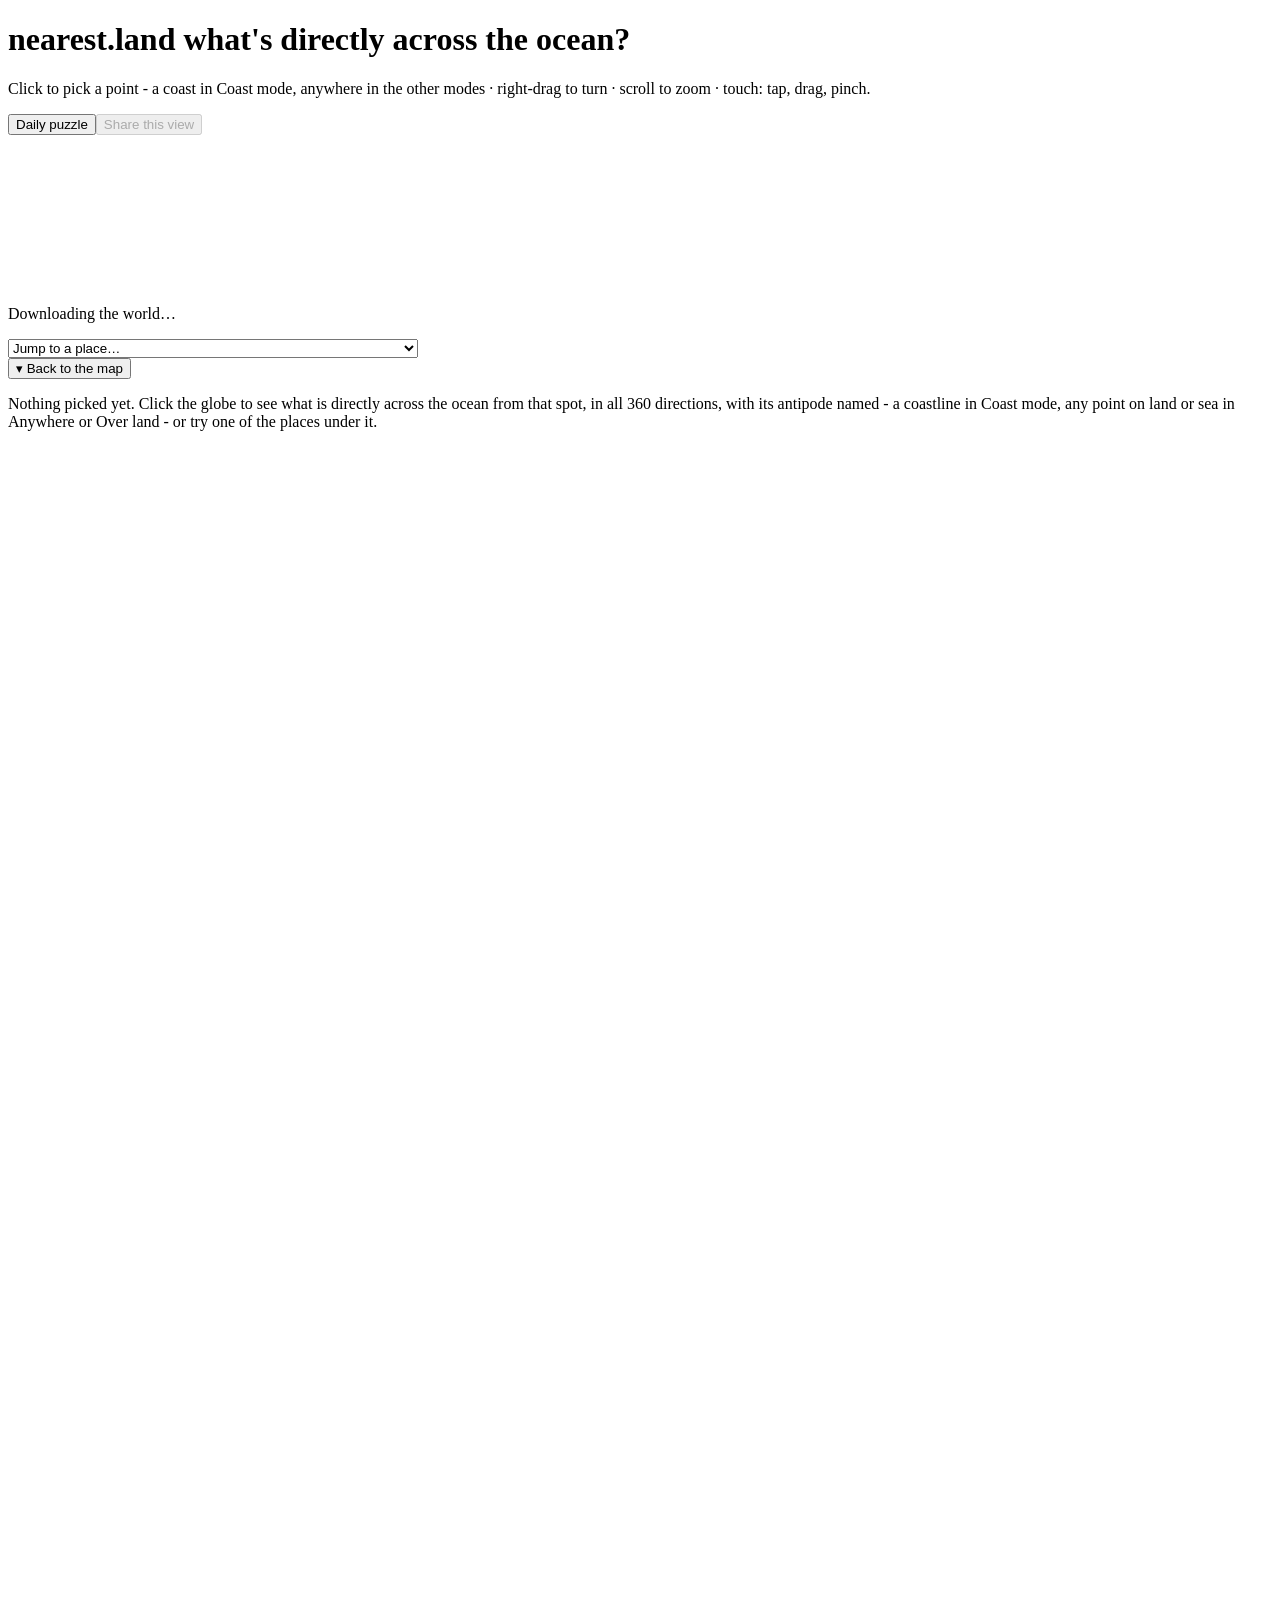
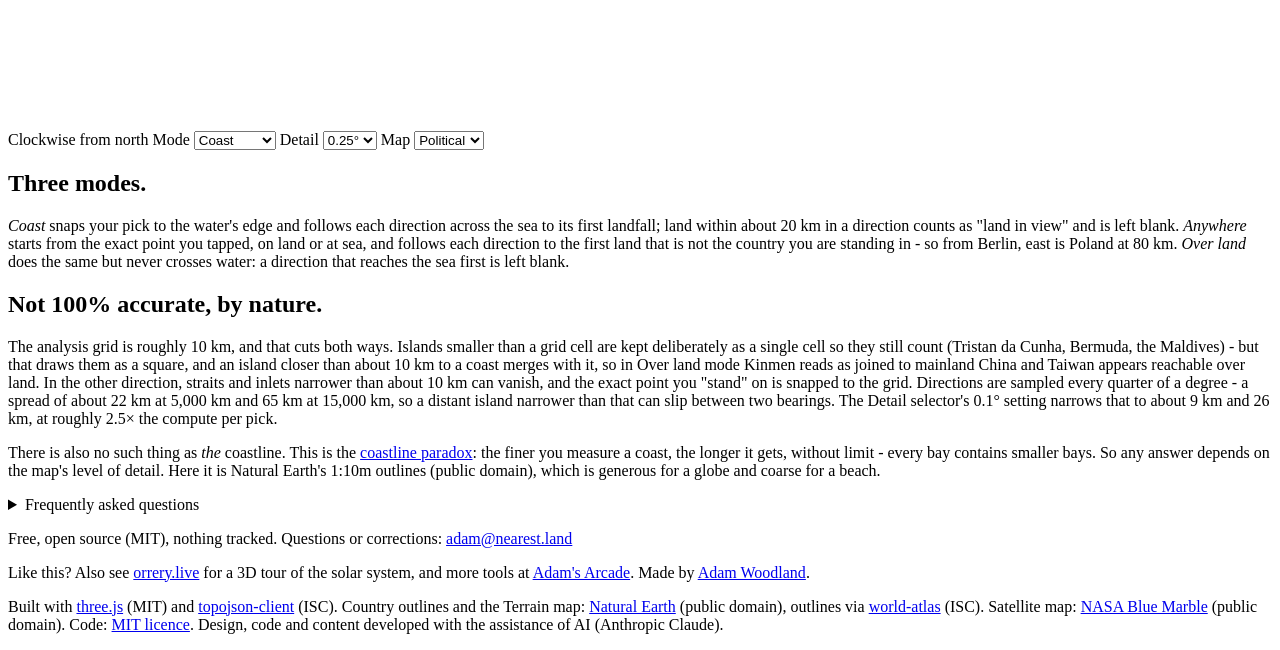
==== index.html @ 9a40b055 "Add /across/: what's directly across the ocean from 37 coastlines Static page (no JS) generated with" ====
<!DOCTYPE html>
<html lang="en-GB">
<head>
  <meta charset="UTF-8" />
  <meta name="viewport" content="width=device-width, initial-scale=1.0" />
  <title>Nearest Land - what's directly across the ocean from any coastline</title>
  <meta name="description" content="What is directly across the ocean from you? Click any coastline on a 3D globe and see which country lies across the water in every direction - each bearing followed along a great circle to its first landfall, with your antipode marked. Free, runs in your browser." />
  <meta name="keywords" content="what's directly across the ocean, what country is across the ocean from me, across the sea from here, opposite coast, antipode finder, great circle, first landfall, beyond the sea map, interactive globe" />
  <link rel="canonical" href="https://nearest.land/" />

  <meta property="og:type"        content="website" />
  <meta property="og:url"         content="https://nearest.land/" />
  <meta property="og:site_name"   content="nearest.land" />
  <meta property="og:title"       content="Nearest Land - what's directly across the ocean from any coastline" />
  <meta property="og:description" content="Click a coastline on a 3D globe. Every direction over the sea is followed along a great circle to its first landfall - and the answers are not what you'd guess." />
  <meta property="og:image"       content="https://nearest.land/og-image.png" />
  <meta property="og:image:width"  content="1200" />
  <meta property="og:image:height" content="630" />
  <meta property="og:image:alt"   content="nearest.land - a 360-degree view chart showing which countries lie across the water" />
  <meta property="og:locale"      content="en_GB" />
  <meta name="twitter:card"        content="summary_large_image" />
  <meta name="twitter:title"       content="Nearest Land - what's directly across the ocean from any coastline" />
  <meta name="twitter:description" content="Click a coastline on a 3D globe." />
  <meta name="twitter:image"       content="https://nearest.land/og-image.png" />

  <link rel="icon" href="/favicon.svg" type="image/svg+xml" />
  <link rel="apple-touch-icon" href="/apple-touch-icon.png" />
  <link rel="manifest" href="/manifest.json" />
  <meta name="theme-color" content="#0a0f1a" />
  <meta name="robots" content="index, follow" />
  <link rel="stylesheet" href="styles.css" />

  <script type="application/ld+json">
  {
    "@context": "https://schema.org",
    "@type": "WebApplication",
    "name": "Nearest Land",
    "url": "https://nearest.land/",
    "description": "Click any coastline on a 3D globe and see which country lies across the water in every direction, following great circles to the first landfall.",
    "applicationCategory": "EducationalApplication",
    "operatingSystem": "Any",
    "browserRequirements": "Requires JavaScript and WebGL",
    "inLanguage": "en-GB",
    "isAccessibleForFree": true,
    "offers": { "@type": "Offer", "price": "0", "priceCurrency": "GBP" }
  }
  </script>
  <script type="application/ld+json">
  {
    "@context": "https://schema.org",
    "@type": "FAQPage",
    "mainEntity": [
      {
        "@type": "Question",
        "name": "What is directly across the ocean from me?",
        "acceptedAnswer": {
          "@type": "Answer",
          "text": "Pick your own stretch of coast on the globe - or press Request Location on a phone - and every one of the 360 directions out to sea is followed to the country it reaches. On a phone you can then hold the device up and read off whatever lies across the water in the direction you are facing. The answers for New York, Miami, Lisbon, Cape Town, Sydney and 32 other well-known coastlines are listed at https://nearest.land/across/."
        }
      },
      {
        "@type": "Question",
        "name": "Is “across the ocean” not just due east or west?",
        "acceptedAnswer": {
          "@type": "Answer",
          "text": "No, and that is the whole point. Sailing a constant compass bearing is not the shortest path across a sphere; a great circle is. Follow one properly and the answers stop being obvious: Land's End in England faces Brazil, Perth in Australia faces Africa, and a beach in New York faces Australia."
        }
      },
      {
        "@type": "Question",
        "name": "What is an antipode, and where is mine?",
        "acceptedAnswer": {
          "@type": "Answer",
          "text": "Your antipode is the point on the exact opposite side of the Earth - dig straight down and you would surface there. Every pick marks and names its antipode on the globe. Bearings that run past it keep going until they hit land."
        }
      },
      {
        "@type": "Question",
        "name": "How accurate is it?",
        "acceptedAnswer": {
          "@type": "Answer",
          "text": "Close enough to trust for the shape of the answer, not for navigation. The analysis grid is roughly 10 km and directions are sampled every quarter degree, so very small islands and very narrow straits can be missed or merged."
        }
      },
      {
        "@type": "Question",
        "name": "Where does the map data come from?",
        "acceptedAnswer": {
          "@type": "Answer",
          "text": "Country outlines and the Terrain map are Natural Earth 1:10m (public domain); the Satellite map is NASA Blue Marble (public domain). Everything is computed in your browser."
        }
      },
      {
        "@type": "Question",
        "name": "Is it free, and does it work on a phone?",
        "acceptedAnswer": {
          "@type": "Answer",
          "text": "Free, open source under the MIT licence, and no tracking of any kind. It installs as a web app on phones and desktops and keeps working offline once loaded."
        }
      }
    ]
  }
  </script>
</head>
<body>

<header class="top">
  <h1 class="brand">nearest<span class="brand-tld">.land</span> <span class="brand-tag">what's directly across the ocean?</span></h1>
  <p class="sub">Click to pick a point - a coast in Coast mode, anywhere in the other modes · right-drag to turn · scroll to zoom · touch: tap, drag, pinch.</p>
  <span class="viewlink-wrap"><button type="button" class="daily-btn" id="daily">Daily puzzle</button><button type="button" class="viewlink" id="viewLink" disabled title="Pick a point first">Share this view</button><a class="viewlink" id="weatherLink" href="https://meanweather.net/" hidden target="_blank" rel="noopener" title="The forecast for this point on meanweather.net">Weather here</a><span class="viewlink-status" id="viewLinkStatus"></span></span>
</header>

<main class="layout">
  <section class="globe-wrap" aria-label="Globe">
    <canvas id="globe"></canvas>
    <div class="puzzle" id="puzzle" hidden role="dialog" aria-label="Daily puzzle">
      <div class="puzzle-box">
        <button type="button" class="compass-close puzzle-min" id="puzzleMin" aria-label="Minimise">–</button>
        <button type="button" class="compass-close" id="puzzleClose" aria-label="Close">×</button>
        <button type="button" class="puzzle-mini" id="puzzleMini" hidden></button>
        <h2 class="puzzle-title" id="puzzleTitle">Where on Earth?</h2>
        <p class="puzzle-sub">This is the view from a mystery shore - each colour is the country across the water on that bearing (hover or tap the wedges). Click the globe to guess where it is. Six guesses; within 100 km wins.</p>
        <svg id="puzzleChart" viewBox="-14 -14 388 388" role="img" aria-label="The mystery view over the water"></svg>
        <p class="puzzle-wedge" id="puzzleWedge" aria-live="polite"></p>
        <ol class="puzzle-guesses" id="puzzleGuesses"></ol>
        <p class="puzzle-status" id="puzzleStatus"></p>
        <div class="puzzle-actions">
          <button type="button" id="puzzleShare" hidden>Share result</button>
          <button type="button" id="puzzleReveal" hidden>Show on the globe</button>
        </div>
      </div>
    </div>
    <div class="labels" id="labels" aria-hidden="true"></div>
    <div class="compass" id="compass" hidden role="dialog" aria-label="Which country is in front of you">
      <button type="button" class="compass-close" id="compassClose" aria-label="Close">×</button>
      <div class="compass-body">
        <div class="compass-dial" id="compassDial">
          <svg class="compass-ring" id="compassRing" viewBox="0 0 200 200" aria-hidden="true">
            <circle cx="100" cy="100" r="92" fill="none" stroke="#24304a" stroke-width="2"/>
            <g id="compassTicks"></g>
            <text x="100" y="26" text-anchor="middle" class="compass-n">N</text>
            <text x="180" y="105" text-anchor="middle" class="compass-l">E</text>
            <text x="100" y="184" text-anchor="middle" class="compass-l">S</text>
            <text x="20" y="105" text-anchor="middle" class="compass-l">W</text>
          </svg>
          <svg class="compass-arrow" viewBox="0 0 100 100" aria-hidden="true">
            <path d="M50 8 L72 60 L50 50 L28 60 Z" fill="#ffc857"/>
            <rect x="46" y="50" width="8" height="42" rx="3" fill="#ffc857"/>
          </svg>
        </div>
        <p class="compass-heading" id="compassHeading">-</p>
        <label class="compass-mode">Mode
          <select id="compassMode" aria-label="Pick mode">
            <option value="coast">Coast</option>
            <option value="any">Anywhere</option>
            <option value="land">Over land</option>
          </select>
        </label>
        <p class="compass-country" id="compassCountry">Point your phone at the sea</p>
        <p class="compass-note" id="compassNote"></p>
      </div>
    </div>
    <div class="tip" id="tip" hidden></div>
    <div class="overlay" id="loading">
      <div class="loadbox">
        <div class="progress" role="progressbar" aria-valuemin="0" aria-valuemax="100" aria-valuenow="0" id="progress"><div class="bar" id="bar"></div></div>
        <p id="loadmsg">Downloading the world&hellip;</p>
        <noscript><p>This globe needs JavaScript - nothing here runs without it (and nothing is tracked with it).</p></noscript>
        <button type="button" id="skipTerrain" hidden>Load Political Only</button>
      </div>
    </div>
    <div class="presets" id="presets">
      <select id="jump" aria-label="Jump to a place">
        <option value="">Jump to a place…</option>
        <optgroup label="Sea records (Coast mode)">
          <option value="-9.097,-157.983,coast,0.1">Most countries in sea view - Penrhyn, Cook Islands (58)</option>
          <option value="25.444,66.489,coast,0.1">Longest sea voyage - Pakistan → Kamchatka, 32,098 km</option>
          <option value="78.179,11.997,coast,0.1">Widest sea view - Svalbard, 340.9° of water</option>
          <option value="-71.235,170.288,coast,0.25">Cape Adare, Antarctica - 330° of water</option>
          <option value="64.116,-77.739,coast,0.1">Furthest by sea - Hudson Strait, Canada (Australia, 24,010 km)</option>
        </optgroup>
        <optgroup label="Land records">
          <option value="-7.3,-34.85,any,0.1">Most countries from land - near João Pessoa, Brazil (70)</option>
          <option value="32.4,97.4,land,0.1">Most countries over land only - Yushu, China (18)</option>
        </optgroup>
        <optgroup label="Classics">
          <option value="21.753,-17.007">Dakhla peninsula, Western Sahara</option>
          <option value="10.854,-61.04">Trinidad, east coast</option>
          <option value="-51.724,-57.876">Falkland Islands</option>
          <option value="50.07,-5.70">Land’s End, England → Brazil</option>
          <option value="-31.95,115.75">Perth, Australia → Africa</option>
          <option value="40.57,-73.95">New York, Rockaway Beach</option>
          <option value="-34.35,18.47">Cape Point, South Africa</option>
          <option value="38.70,-9.42">Lisbon, Portugal</option>
          <option value="35.30,139.75">Tokyo Bay, Japan</option>
          <option value="-41.29,174.78">Wellington, New Zealand</option>
          <option value="-37.11,-12.28">Tristan da Cunha, South Atlantic</option>
        </optgroup>
      </select>
      <button type="button" class="locate" id="locate" hidden>Request Location</button>
    </div>
  </section>

  <button type="button" class="peek" id="peek" hidden aria-label="Show the full results">
    <span class="peek-name" id="peekName"></span>
    <span class="peek-count" id="peekCount"></span>
    <span class="peek-chev" aria-hidden="true">▲</span>
  </button>

  <aside class="panel" aria-live="polite">
    <button type="button" class="sheet-close" id="sheetClose">▾ Back to the map</button>
    <div class="place" id="place">
      <p class="hint">Nothing picked yet. Click the globe to see what is directly across the ocean from that spot, in all 360 directions, with its antipode named - a coastline in Coast mode, any point on land or sea in Anywhere or Over land - or try one of the places under it.</p>
    </div>
    <div class="chart-wrap">
      <svg id="chart" viewBox="0 0 360 360" role="img" aria-label="360-degree view over the water"></svg>
    </div>
    <p class="legend-head">Clockwise from north <span id="legendCount" class="legend-count"></span>
      <label class="step-ctl">Mode
        <select id="mode" aria-label="Pick mode">
          <option value="coast">Coast</option>
          <option value="any">Anywhere</option>
          <option value="land">Over land</option>
        </select>
      </label>
      <label class="step-ctl">Detail
        <select id="step" aria-label="Bearing sampling step">
          <option value="0.25">0.25°</option>
          <option value="0.1">0.1°</option>
        </select>
      </label>
      <label class="step-ctl">Map
        <select id="layer" aria-label="Globe layer">
          <option value="political">Political</option>
          <option value="terrain">Terrain</option>
          <option value="satellite">Satellite</option>
        </select>
        <span id="layerStatus" class="layer-status" aria-live="polite"></span>
      </label>
    </p>
    <ol class="legend" id="legend"></ol>
    <div class="note note-first"><h2 class="note-h">Three modes.</h2> <em>Coast</em> snaps your pick to the water's edge and follows each direction across the sea to its first landfall; land within about 20 km in a direction counts as "land in view" and is left blank. <em>Anywhere</em> starts from the exact point you tapped, on land or at sea, and follows each direction to the first land that is not the country you are standing in - so from Berlin, east is Poland at 80 km. <em>Over land</em> does the same but never crosses water: a direction that reaches the sea first is left blank.</div>
    <div class="note"><h2 class="note-h">Not 100% accurate, by nature.</h2> The analysis grid is roughly 10 km, and that cuts both ways. Islands smaller than a grid cell are kept deliberately as a single cell so they still count (Tristan da Cunha, Bermuda, the Maldives) - but that draws them as a square, and an island closer than about 10 km to a coast merges with it, so in Over land mode Kinmen reads as joined to mainland China and Taiwan appears reachable over land. In the other direction, straits and inlets narrower than about 10 km can vanish, and the exact point you "stand" on is snapped to the grid. Directions are sampled every quarter of a degree - a spread of about 22 km at 5,000 km and 65 km at 15,000 km, so a distant island narrower than that can slip between two bearings. The Detail selector's 0.1° setting narrows that to about 9 km and 26 km, at roughly 2.5&times; the compute per pick.</div>
    <p class="note">There is also no such thing as <em>the</em> coastline. This is the <a href="https://en.wikipedia.org/wiki/Coastline_paradox" target="_blank" rel="noopener">coastline paradox</a>: the finer you measure a coast, the longer it gets, without limit - every bay contains smaller bays. So any answer depends on the map's level of detail. Here it is Natural Earth's 1:10m outlines (public domain), which is generous for a globe and coarse for a beach.</p>
  <details class="faq">
    <summary>Frequently asked questions</summary>
    <div class="faq-body">
      <h3>What is directly across the ocean from me?</h3>
      <p>Pick your own stretch of coast on the globe - or press Request Location on a phone - and every one of the 360 directions out to sea is followed to the country it reaches. On a phone you can then hold the device up and read off whatever lies across the water in the direction you are facing. The answers for New York, Miami, Lisbon, Cape Town, Sydney and 32 other well-known coastlines are listed on <a href="/across/">what's directly across the ocean</a>.</p>
      <h3>Is "across the ocean" not just due east or west?</h3>
      <p>No, and that is the whole point. Sailing a constant compass bearing is not the shortest path across a sphere; a great circle is. Follow one properly and the answers stop being obvious: Land's End in England faces Brazil, Perth in Australia faces Africa, and a beach in New York faces Australia. Maps that answer with "due east" give a different, and less truthful, answer.</p>
      <h3>What is an antipode, and where is mine?</h3>
      <p>Your antipode is the point on the exact opposite side of the Earth - dig straight down and you would surface there. Every pick marks and names its antipode on the globe. Bearings that run past it keep going until they hit land, which is why a single direction can cross an entire ocean and arrive somewhere unexpected.</p>
      <h3>How accurate is it?</h3>
      <p>Close enough to trust for the shape of the answer, not for navigation. The analysis grid is roughly 10 km and directions are sampled every quarter degree (or every tenth, on the Detail setting), so very small islands and very narrow straits can be missed or merged - see the note above for the full caveats.</p>
      <h3>Where does the map data come from?</h3>
      <p>Country outlines and the Terrain map are Natural Earth 1:10m (public domain); the Satellite map is NASA Blue Marble (public domain). Everything is computed in your browser from those outlines - there is no server doing the work.</p>
      <h3>Is it free, and does it work on a phone?</h3>
      <p>Free, open source under the MIT licence, and no tracking of any kind. It installs as a web app on phones and desktops and keeps working offline once loaded.</p>
    </div>
  </details>
    <p class="note contact">Free, open source (MIT), nothing tracked. Questions or corrections: <a href="mailto:adam@nearest.land">adam@nearest.land</a></p>
    <p class="note">Like this? Also see <a href="https://orrery.live/">orrery.live</a> for a 3D tour of the solar system, and more tools at <a href="https://games.adamwoodland.com/">Adam's Arcade</a>. Made by <a href="https://adamwoodland.com/">Adam Woodland</a>.</p>
    <p class="note credits">Built with <a href="https://threejs.org/" target="_blank" rel="noopener">three.js</a> (MIT) and <a href="https://github.com/topojson/topojson-client" target="_blank" rel="noopener">topojson-client</a> (ISC). Country outlines and the Terrain map: <a href="https://www.naturalearthdata.com/" target="_blank" rel="noopener">Natural Earth</a> (public domain), outlines via <a href="https://github.com/topojson/world-atlas" target="_blank" rel="noopener">world-atlas</a> (ISC). Satellite map: <a href="https://visibleearth.nasa.gov/collection/1484/blue-marble" target="_blank" rel="noopener">NASA Blue Marble</a> (public domain). Code: <a href="LICENSE">MIT licence</a>. Design, code and content developed with the assistance of AI (Anthropic Claude).</p>
  </aside>
</main>

<script src="lib/topojson-client.min.js"></script>
<script type="module" src="app.js"></script>
</body>
</html>
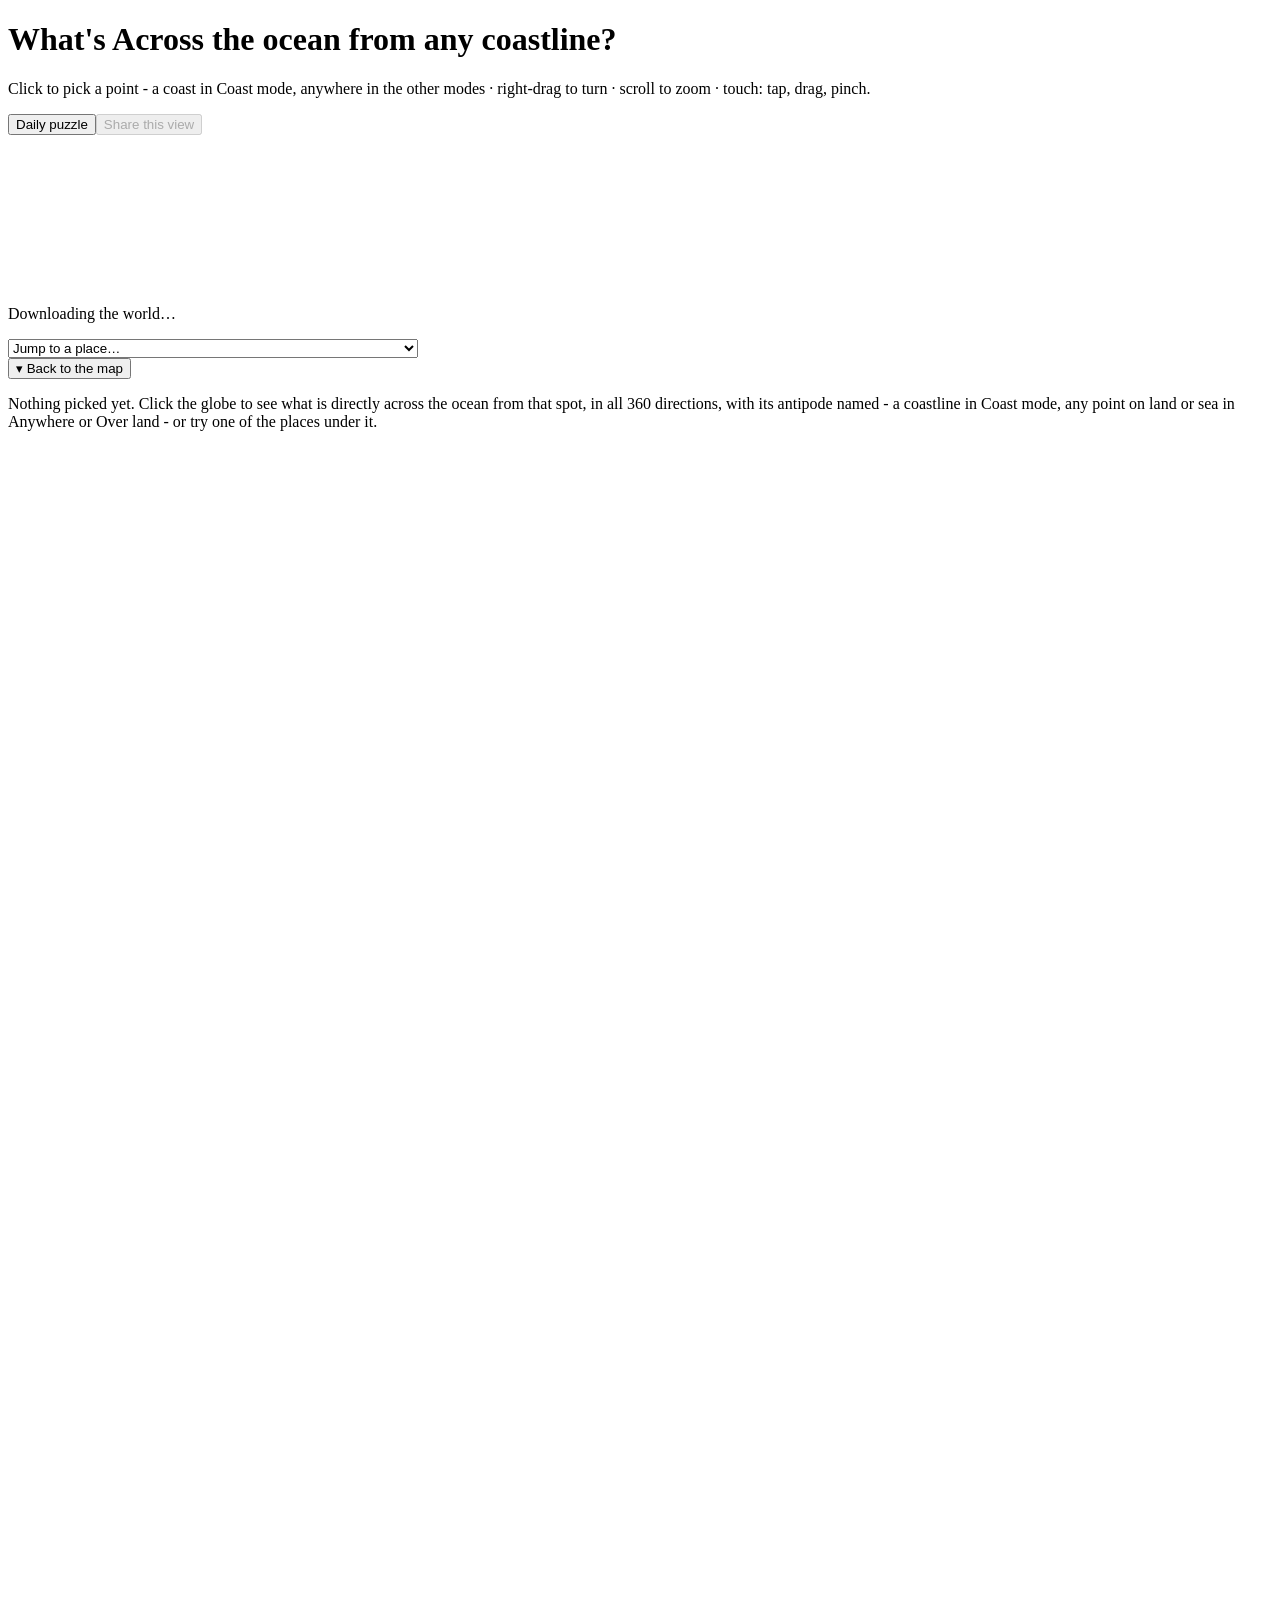
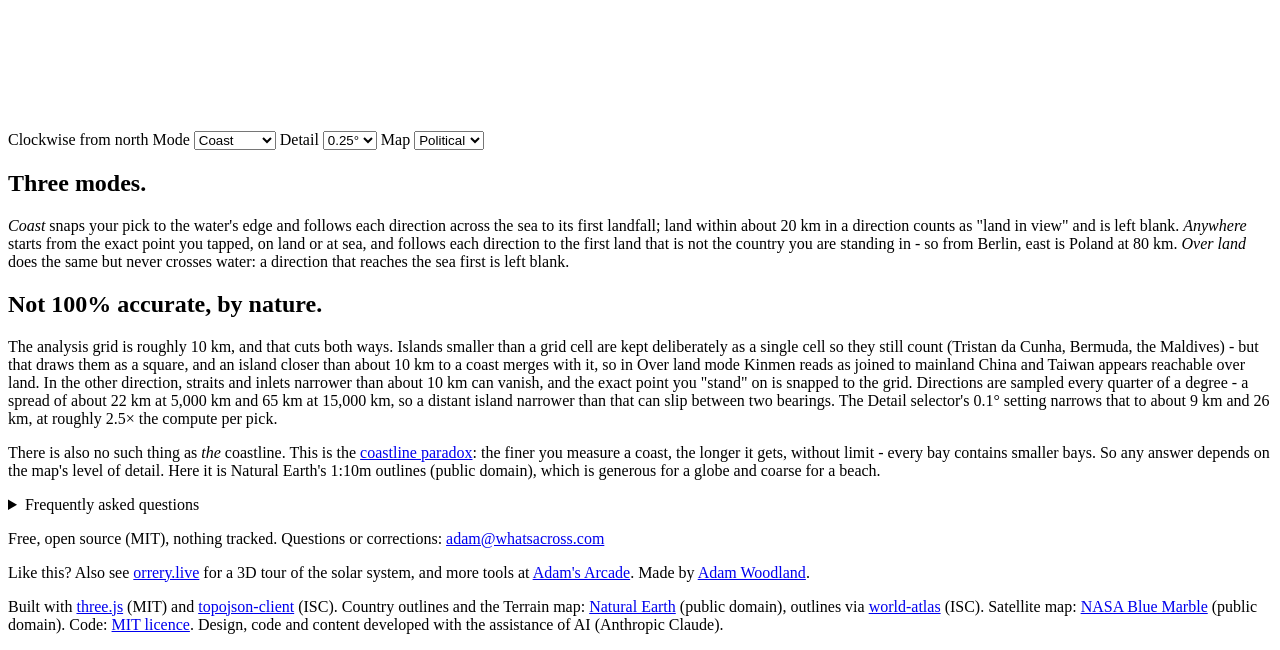
==== commit 6f1025b1: "Rename to What's Across (whatsacross.com) The site moves from nearest.land to whatsacross.com, a nam" ====
--- a/index.html
+++ b/index.html
@@ -3,25 +3,25 @@
 <head>
   <meta charset="UTF-8" />
   <meta name="viewport" content="width=device-width, initial-scale=1.0" />
-  <title>Nearest Land - what's directly across the ocean from any coastline</title>
+  <title>What's across the ocean from me? | What's Across</title>
   <meta name="description" content="What is directly across the ocean from you? Click any coastline on a 3D globe and see which country lies across the water in every direction - each bearing followed along a great circle to its first landfall, with your antipode marked. Free, runs in your browser." />
   <meta name="keywords" content="what's directly across the ocean, what country is across the ocean from me, across the sea from here, opposite coast, antipode finder, great circle, first landfall, beyond the sea map, interactive globe" />
-  <link rel="canonical" href="https://nearest.land/" />
+  <link rel="canonical" href="https://whatsacross.com/" />
 
   <meta property="og:type"        content="website" />
-  <meta property="og:url"         content="https://nearest.land/" />
-  <meta property="og:site_name"   content="nearest.land" />
-  <meta property="og:title"       content="Nearest Land - what's directly across the ocean from any coastline" />
+  <meta property="og:url"         content="https://whatsacross.com/" />
+  <meta property="og:site_name"   content="What's Across" />
+  <meta property="og:title"       content="What's across the ocean from you? Every direction, any coastline" />
   <meta property="og:description" content="Click a coastline on a 3D globe. Every direction over the sea is followed along a great circle to its first landfall - and the answers are not what you'd guess." />
-  <meta property="og:image"       content="https://nearest.land/og-image.png" />
+  <meta property="og:image"       content="https://whatsacross.com/og-image.png" />
   <meta property="og:image:width"  content="1200" />
   <meta property="og:image:height" content="630" />
-  <meta property="og:image:alt"   content="nearest.land - a 360-degree view chart showing which countries lie across the water" />
+  <meta property="og:image:alt"   content="What's Across - a 360-degree view chart showing which countries lie across the water" />
   <meta property="og:locale"      content="en_GB" />
   <meta name="twitter:card"        content="summary_large_image" />
-  <meta name="twitter:title"       content="Nearest Land - what's directly across the ocean from any coastline" />
+  <meta name="twitter:title"       content="What's across the ocean from you? Every direction, any coastline" />
   <meta name="twitter:description" content="Click a coastline on a 3D globe." />
-  <meta name="twitter:image"       content="https://nearest.land/og-image.png" />
+  <meta name="twitter:image"       content="https://whatsacross.com/og-image.png" />
 
   <link rel="icon" href="/favicon.svg" type="image/svg+xml" />
   <link rel="apple-touch-icon" href="/apple-touch-icon.png" />
@@ -34,8 +34,9 @@
   {
     "@context": "https://schema.org",
     "@type": "WebApplication",
-    "name": "Nearest Land",
-    "url": "https://nearest.land/",
+    "name": "What's Across",
+    "alternateName": "whatsacross.com",
+    "url": "https://whatsacross.com/",
     "description": "Click any coastline on a 3D globe and see which country lies across the water in every direction, following great circles to the first landfall.",
     "applicationCategory": "EducationalApplication",
     "operatingSystem": "Any",
@@ -55,7 +56,7 @@
         "name": "What is directly across the ocean from me?",
         "acceptedAnswer": {
           "@type": "Answer",
-          "text": "Pick your own stretch of coast on the globe - or press Request Location on a phone - and every one of the 360 directions out to sea is followed to the country it reaches. On a phone you can then hold the device up and read off whatever lies across the water in the direction you are facing. The answers for New York, Miami, Lisbon, Cape Town, Sydney and 32 other well-known coastlines are listed at https://nearest.land/across/."
+          "text": "Pick your own stretch of coast on the globe - or press Request Location on a phone - and every one of the 360 directions out to sea is followed to the country it reaches. On a phone you can then hold the device up and read off whatever lies across the water in the direction you are facing. The answers for New York, Miami, Lisbon, Cape Town, Sydney and 32 other well-known coastlines are listed at https://whatsacross.com/across/."
         }
       },
       {
@@ -105,7 +106,7 @@
 <body>
 
 <header class="top">
-  <h1 class="brand">nearest<span class="brand-tld">.land</span> <span class="brand-tag">what's directly across the ocean?</span></h1>
+  <h1 class="brand">What's <span class="brand-tld">Across</span> <span class="brand-tag">the ocean from any coastline?</span></h1>
   <p class="sub">Click to pick a point - a coast in Coast mode, anywhere in the other modes · right-drag to turn · scroll to zoom · touch: tap, drag, pinch.</p>
   <span class="viewlink-wrap"><button type="button" class="daily-btn" id="daily">Daily puzzle</button><button type="button" class="viewlink" id="viewLink" disabled title="Pick a point first">Share this view</button><a class="viewlink" id="weatherLink" href="https://meanweather.net/" hidden target="_blank" rel="noopener" title="The forecast for this point on meanweather.net">Weather here</a><span class="viewlink-status" id="viewLinkStatus"></span></span>
 </header>
@@ -259,7 +260,7 @@
       <p>Free, open source under the MIT licence, and no tracking of any kind. It installs as a web app on phones and desktops and keeps working offline once loaded.</p>
     </div>
   </details>
-    <p class="note contact">Free, open source (MIT), nothing tracked. Questions or corrections: <a href="mailto:adam@nearest.land">adam@nearest.land</a></p>
+    <p class="note contact">Free, open source (MIT), nothing tracked. Questions or corrections: <a href="mailto:adam@whatsacross.com">adam@whatsacross.com</a></p>
     <p class="note">Like this? Also see <a href="https://orrery.live/">orrery.live</a> for a 3D tour of the solar system, and more tools at <a href="https://games.adamwoodland.com/">Adam's Arcade</a>. Made by <a href="https://adamwoodland.com/">Adam Woodland</a>.</p>
     <p class="note credits">Built with <a href="https://threejs.org/" target="_blank" rel="noopener">three.js</a> (MIT) and <a href="https://github.com/topojson/topojson-client" target="_blank" rel="noopener">topojson-client</a> (ISC). Country outlines and the Terrain map: <a href="https://www.naturalearthdata.com/" target="_blank" rel="noopener">Natural Earth</a> (public domain), outlines via <a href="https://github.com/topojson/world-atlas" target="_blank" rel="noopener">world-atlas</a> (ISC). Satellite map: <a href="https://visibleearth.nasa.gov/collection/1484/blue-marble" target="_blank" rel="noopener">NASA Blue Marble</a> (public domain). Code: <a href="LICENSE">MIT licence</a>. Design, code and content developed with the assistance of AI (Anthropic Claude).</p>
   </aside>
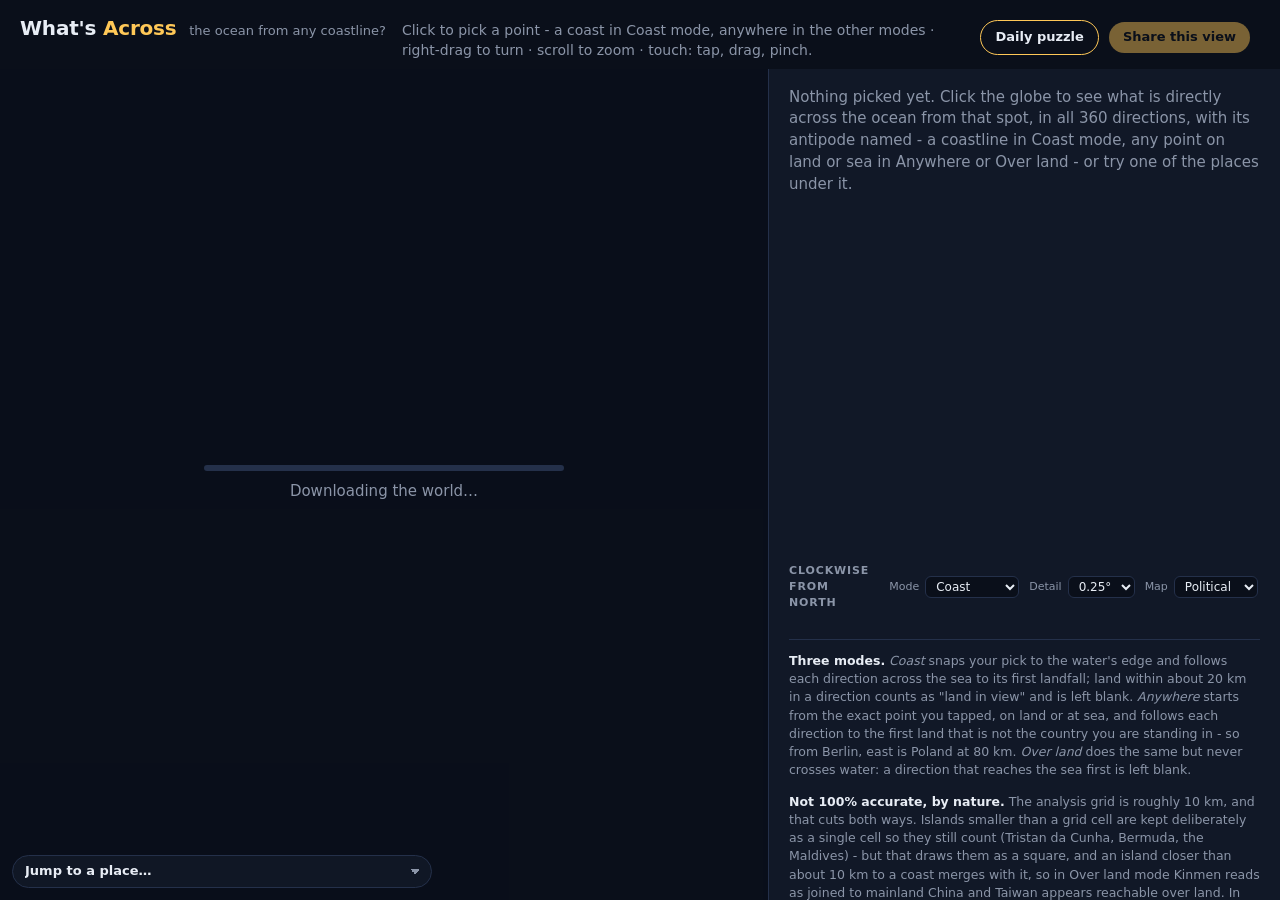
==== commit 4a949c99: "Fix the Android compass and explain blocked location Chrome 151 added DeviceOrientationEvent.request" ====
--- a/index.html
+++ b/index.html
@@ -108,12 +108,17 @@
 <header class="top">
   <h1 class="brand">What's <span class="brand-tld">Across</span> <span class="brand-tag">the ocean from any coastline?</span></h1>
   <p class="sub">Click to pick a point - a coast in Coast mode, anywhere in the other modes · right-drag to turn · scroll to zoom · touch: tap, drag, pinch.</p>
-  <span class="viewlink-wrap"><button type="button" class="daily-btn" id="daily">Daily puzzle</button><button type="button" class="viewlink" id="viewLink" disabled title="Pick a point first">Share this view</button><a class="viewlink" id="weatherLink" href="https://meanweather.net/" hidden target="_blank" rel="noopener" title="The forecast for this point on meanweather.net">Weather here</a><span class="viewlink-status" id="viewLinkStatus"></span></span>
+  <span class="viewlink-wrap"><button type="button" class="daily-btn" id="daily">Daily puzzle</button><button type="button" class="viewlink" id="viewLink" disabled title="Pick a point first">Share this view</button><a class="viewlink" id="weatherLink" href="https://weathermodels.app/" hidden target="_blank" rel="noopener" title="The forecast for this point on weathermodels.app">Weather here</a><span class="viewlink-status" id="viewLinkStatus"></span></span>
 </header>
 
 <main class="layout">
   <section class="globe-wrap" aria-label="Globe">
     <canvas id="globe"></canvas>
+    <div class="lochelp" id="locHelp" hidden role="alert">
+      <button type="button" class="compass-close" id="locHelpClose" aria-label="Close">×</button>
+      <p class="lochelp-title" id="locHelpTitle"></p>
+      <p class="lochelp-text" id="locHelpText"></p>
+    </div>
     <div class="puzzle" id="puzzle" hidden role="dialog" aria-label="Daily puzzle">
       <div class="puzzle-box">
         <button type="button" class="compass-close puzzle-min" id="puzzleMin" aria-label="Minimise">–</button>
--- a/styles.css
+++ b/styles.css
@@ -0,0 +1,374 @@
+:root {
+  --bg: #0a0f1a;
+  --panel: #111827;
+  --ink: #e8edf5;
+  --muted: #8b95a8;
+  --line: #24304a;
+  --accent: #ffc857;
+  --water: #0e2a47;
+}
+*, *::before, *::after { box-sizing: border-box; margin: 0; padding: 0; }
+html, body { height: 100%; }
+body {
+  background: var(--bg);
+  color: var(--ink);
+  font-family: system-ui, -apple-system, "Segoe UI", Roboto, sans-serif;
+  font-size: 15px;
+  line-height: 1.45;
+  display: flex;
+  flex-direction: column;
+}
+.top { padding: 14px 20px 8px; display: flex; align-items: center; gap: 16px; flex-wrap: wrap; }
+.top h1 { font-size: 20px; font-weight: 700; letter-spacing: -0.01em; }
+.brand-tld { color: var(--accent); font-weight: 600; }
+/* Sits inline beside the wordmark so the desktop header keeps its height; it drops to its own
+   line under 600px rather than wrapping raggedly. Never display:none - Google indexes the
+   mobile rendering, so hiding it on phones would throw the signal away. */
+.brand-tag { font-size: 13px; font-weight: 400; letter-spacing: 0; color: var(--muted); margin-left: 6px; }
+@media (max-width: 600px) { .brand-tag { display: block; margin: 2px 0 0; font-size: 12px; } }
+.top .sub { color: var(--muted); font-size: 14px; flex: 1 1 400px; }
+/* align-items:center centres each flex item's BOX, so the 14px .sub and the 20px h1 end
+   up on different baselines (.sub rode 3.6px high). Put just the two text items in a
+   baseline group - the buttons keep centring, which is what they want. */
+.top .brand, .top .sub { align-self: baseline; }
+.debug-strip { width: 100%; max-width: 1200px; border: 1px solid var(--line); display: block; }
+
+.layout {
+  flex: 1;
+  display: grid;
+  grid-template-columns: minmax(0, 3fr) minmax(320px, 2fr);
+  gap: 0;
+  min-height: 0;
+}
+@media (max-width: 860px) {
+  /* Phones: the page scrolls as a whole; the globe takes a fixed share of the screen and the
+     results flow underneath at full height (no inner scrolling strip). The stable scrollbar
+     gutter matters on narrow DESKTOP windows: picking sets overflow hidden, and without it
+     the classic scrollbar's removal widens the canvas and shifts the globe sideways
+     (overlay-scrollbar phones are unaffected either way). */
+  html { scrollbar-gutter: stable; }
+  html, body { height: auto; min-height: 100%; }
+  body { display: block; }
+  .top { padding: 12px 16px 6px; }
+  .top .sub { font-size: 12.5px; }
+  .layout { display: block; }
+  .globe-wrap { height: 56vh; min-height: 300px; }
+  .panel { overflow: visible; border-left: 0; border-top: 1px solid var(--line); padding: 16px 16px 28px; }
+  #chart { width: min(100%, 300px); }
+  /* Header on phones: wordmark + Share on one line, the hint underneath. */
+  .top { gap: 8px 12px; }
+  .viewlink-wrap { order: 1; margin-left: auto; }
+  .top .sub { order: 2; flex-basis: 100%; }
+  /* Jump box and location button share one line: the select shrinks, the button doesn't. */
+  .presets { flex-wrap: nowrap; }
+  /* flex-basis auto + width, not `1 1 0`: Firefox sizes the dropdown popup from the select's
+     flex basis, so a zero basis clipped the option text to the widest option's min width. */
+  .presets select { flex: 1 1 auto; width: 100%; min-width: 0; max-width: none; font-size: 12.5px; }
+  .presets button.locate { flex: 0 0 auto; font-size: 12px; }
+}
+
+.globe-wrap { position: relative; min-height: 420px; }
+#globe { width: 100%; height: 100%; display: block; cursor: crosshair; }
+.overlay {
+  position: absolute; inset: 0;
+  display: grid; place-items: center;
+  background: rgba(10,15,26,0.85);
+  color: var(--muted);
+  font-size: 15px;
+}
+.overlay[hidden] { display: none; }
+.loadbox { width: min(360px, 80%); display: flex; flex-direction: column; gap: 10px; align-items: center; }
+#skipTerrain { font: inherit; font-size: 12px; font-weight: 600; color: var(--ink); background: transparent; border: 1px solid var(--line); border-radius: 999px; padding: 5px 12px; margin-top: 10px; cursor: pointer; }
+#skipTerrain:hover { border-color: var(--accent); }
+.progress { width: 100%; height: 6px; background: var(--line); border-radius: 999px; overflow: hidden; }
+.bar { height: 100%; width: 0; background: var(--accent); border-radius: 999px; transition: width 0.15s; }
+.presets {
+  position: absolute; left: 12px; bottom: 12px; right: 12px;
+  display: flex; flex-wrap: wrap; gap: 6px;
+}
+.presets button {
+  font: inherit; font-size: 12px; font-weight: 600;
+  color: var(--ink); background: rgba(17,24,39,0.85);
+  border: 1px solid var(--line); border-radius: 999px;
+  padding: 5px 11px; cursor: pointer;
+}
+.presets button:hover { border-color: var(--accent); }
+.presets select {
+  font: inherit; font-size: 13px; font-weight: 600;
+  color: var(--ink); background: rgba(17,24,39,0.92);
+  border: 1px solid var(--line); border-radius: 999px;
+  padding: 6px 32px 6px 12px; cursor: pointer; max-width: min(100%, 420px);
+  appearance: none; -webkit-appearance: none;
+  background-image: linear-gradient(45deg, transparent 50%, var(--muted) 50%), linear-gradient(135deg, var(--muted) 50%, transparent 50%);
+  background-position: calc(100% - 16px) 50%, calc(100% - 11px) 50%; background-size: 5px 5px; background-repeat: no-repeat;
+}
+.presets select:hover { border-color: var(--accent); }
+.presets select option, .presets select optgroup { background: #111827; color: var(--ink); font-weight: 400; }
+.presets button.locate { margin-left: auto; border-color: #3b82f6; color: #bfdbfe; }
+.presets button.locate.on { background: #1d4ed8; color: #fff; }
+.presets button.locate[hidden] { display: none; }
+
+/* Compass mode: full-screen overlay, arrow always points the way the phone's top faces. */
+.compass {
+  position: fixed; inset: 0; z-index: 20;
+  background: var(--bg);
+  display: flex; align-items: center; justify-content: center;
+  padding: 24px;
+}
+.compass[hidden] { display: none; }
+.compass-close {
+  position: absolute; top: 14px; right: 14px;
+  width: 44px; height: 44px; border-radius: 50%;
+  font: inherit; font-size: 26px; line-height: 1;
+  display: grid; place-items: center; padding: 0 0 3px;   /* optically centre the × */
+  color: var(--ink); background: var(--panel); border: 1px solid var(--line); cursor: pointer;
+}
+/* What to change when location is blocked: a card over the top of the globe, since on phones
+   the results panel is a closed sheet. Shown only after a refused Request Location. */
+.lochelp {
+  position: absolute; top: 12px; left: 12px; right: 12px; z-index: 6;
+  max-width: 440px; margin: 0 auto;
+  background: var(--panel); border: 1px solid #3b82f6; border-radius: 12px;
+  padding: 11px 46px 12px 14px; font-size: 13.5px; line-height: 1.45;
+}
+.lochelp[hidden] { display: none; }
+.lochelp .compass-close { top: 8px; right: 8px; width: 30px; height: 30px; font-size: 19px; }
+.lochelp-title { margin: 0 0 3px; font-weight: 700; }
+.lochelp-text { margin: 0; }
+.lochelp-text b { color: #bfdbfe; font-weight: 600; }
+/* Inside the puzzle card the close button is smaller and the heading keeps clear of it. */
+.puzzle-box .compass-close { top: 10px; right: 10px; width: 32px; height: 32px; font-size: 20px; }
+.puzzle-box .puzzle-min.compass-close { right: 48px; font-size: 22px; }
+.puzzle-title, .puzzle-sub { padding-right: 36px; }
+.compass-body { display: flex; flex-direction: column; align-items: center; gap: 14px; text-align: center; max-width: 420px; width: 100%; }
+.compass-dial { position: relative; width: min(70vw, 300px); aspect-ratio: 1; }
+.compass-ring { position: absolute; inset: 0; width: 100%; height: 100%; transition: transform 0.12s linear; }
+.compass-ring .compass-n { fill: var(--accent); font-size: 18px; font-weight: 700; }
+.compass-ring .compass-l { fill: var(--muted); font-size: 14px; font-weight: 600; }
+.compass-ring .tick { stroke: #3b4661; stroke-width: 2; }
+.compass-arrow { position: absolute; inset: 22%; width: 56%; height: 56%; }
+.compass-dial.noarrow .compass-arrow { display: none; }
+.compass-heading { font-size: 14px; color: var(--muted); font-variant-numeric: tabular-nums; }
+.compass-mode { display: inline-flex; align-items: center; gap: 6px; font-size: 12.5px; color: var(--muted); font-weight: 500; margin-top: 4px; }
+.compass-mode select { font: inherit; font-size: 12.5px; color: var(--ink); background: var(--bg); border: 1px solid var(--line); border-radius: 6px; padding: 2px 6px; cursor: pointer; }
+.compass-country { font-size: 24px; font-weight: 700; line-height: 1.25; min-height: 2.5em; }
+.compass-note { font-size: 14px; color: var(--muted); max-width: 34ch; }
+
+/* Country labels: HTML overlay projected from the globe each frame. */
+.labels { position: absolute; inset: 0; pointer-events: none; overflow: hidden; }
+.label {
+  position: absolute; left: 0; top: 0;
+  font-size: 11px; font-weight: 600; letter-spacing: 0.02em;
+  color: #f3f4f6; white-space: nowrap;
+  text-shadow: 0 0 3px #000, 0 0 6px #000, 0 1px 2px #000;
+  will-change: transform;
+}
+.label.big { font-size: 13px; letter-spacing: 0.03em; }
+.label[hidden] { display: none; }
+
+/* Tooltip for great-circle paths. */
+.tip {
+  position: absolute; pointer-events: none; z-index: 2;
+  background: rgba(17,24,39,0.95); border: 1px solid var(--line); border-radius: 6px;
+  padding: 5px 9px; font-size: 12.5px; color: var(--ink); white-space: nowrap;
+  transform: translate(12px, 12px);
+}
+.tip[hidden] { display: none; }
+.tip .tip-country { font-weight: 700; }
+.tip .tip-meta { color: var(--muted); }
+
+.panel {
+  background: var(--panel);
+  border-left: 1px solid var(--line);
+  padding: 18px 20px 24px;
+  overflow-y: auto;
+  display: flex; flex-direction: column; gap: 14px;
+}
+.place .name { font-size: 18px; font-weight: 700; }
+.place .coords { color: var(--muted); font-size: 13px; font-variant-numeric: tabular-nums; }
+.place .hint { color: var(--muted); }
+.viewlink-wrap { display: inline-flex; align-items: center; gap: 10px; margin-left: auto; }
+.daily-btn {
+  font: inherit; font-size: 13px; font-weight: 700; cursor: pointer;
+  color: var(--ink); background: transparent; border: 1px solid var(--accent);
+  border-radius: 999px; padding: 7px 14px;
+}
+.daily-btn:hover { background: rgba(255, 200, 87, 0.12); }
+.viewlink {
+  font: inherit; font-size: 13px; font-weight: 600;
+  color: var(--bg); background: var(--accent); border: 0; border-radius: 999px;
+  padding: 6px 14px; cursor: pointer; text-decoration: none; display: inline-block;
+}
+.viewlink[hidden] { display: none; }
+.viewlink:hover:not(:disabled) { filter: brightness(1.08); }
+.viewlink:disabled { opacity: 0.45; cursor: default; }
+.viewlink-status { font-size: 12.5px; color: var(--muted); word-break: break-all; }
+
+.chart-wrap { display: grid; place-items: center; }
+#chart { width: min(100%, 340px); height: auto; }
+#chart .ring, #puzzleChart .ring { fill: none; stroke: var(--line); stroke-width: 1; }
+#chart .tick, #puzzleChart .tick { stroke: var(--line); stroke-width: 1; }
+#chart .tick-label, #puzzleChart .tick-label { fill: var(--muted); font-size: 11px; text-anchor: middle; font-weight: 600; }
+#chart .you, #puzzleChart .you { fill: var(--accent); }
+#chart .wedge, #puzzleChart .wedge { stroke: none; }
+#chart .wedge:hover, #puzzleChart .wedge:hover { opacity: 0.75; }
+
+.legend-count { font-weight: 500; text-transform: none; letter-spacing: 0; color: var(--muted); }
+.legend-head { font-size: 11px; font-weight: 600; letter-spacing: 0.08em; text-transform: uppercase; color: var(--muted); display: flex; align-items: center; gap: 10px; }
+.step-ctl { display: inline-flex; align-items: center; gap: 6px; text-transform: none; letter-spacing: 0; font-weight: 500; }
+.step-ctl:first-of-type { margin-left: auto; }
+/* While the puzzle is open the ordinary results panel is noise (and on a phone it sits right
+   under the card) - hide it, keeping the globe interactive. */
+body.puzzle-open .panel { visibility: hidden; }
+.puzzle { position: fixed; inset: 0; pointer-events: none; z-index: 40; }
+.puzzle-box {
+  pointer-events: auto; position: absolute; top: 58px; right: 12px;
+  width: min(400px, calc(100vw - 24px)); max-height: calc(100vh - 80px); overflow: auto;
+  background: #111827; border: 1px solid var(--line); border-radius: 12px; padding: 14px 16px;
+}
+/* Collapsed: everything gives way to a one-line summary bar, so the globe is clear to aim at. */
+.puzzle-box.collapsed > :not(.puzzle-mini) { display: none !important; } /* beats #puzzleChart { display: block } */
+.puzzle-box.collapsed { padding: 0; overflow: hidden; }
+.puzzle-mini {
+  display: block; width: 100%; text-align: left; cursor: pointer;
+  font: inherit; font-size: 13px; font-weight: 600; color: var(--ink);
+  background: transparent; border: 0; padding: 11px 14px;
+}
+.puzzle-mini::after { content: " ▴"; color: var(--muted); }
+.puzzle-min { font-size: 22px; }
+.puzzle-title { margin: 0 0 4px; font-size: 17px; }
+.puzzle-sub { margin: 0 0 8px; color: var(--muted); font-size: 12.5px; }
+#puzzleChart { width: min(100%, 300px); display: block; margin: 0 auto; }
+#puzzleChart .wedge:hover { opacity: 0.75; }
+.puzzle-guesses { list-style: none; margin: 8px 0 0; padding: 0; font-size: 13px; }
+.puzzle-guesses li { display: flex; align-items: center; gap: 8px; padding: 3px 0; font-variant-numeric: tabular-nums; }
+.puzzle-guesses .sq { letter-spacing: 1px; }
+.puzzle-status { margin: 8px 0 0; font-size: 13px; font-weight: 600; }
+.puzzle-wedge { margin: 2px 0 0; min-height: 1.2em; font-size: 12.5px; color: var(--muted); text-align: center; }
+#loading .retry {
+  margin-top: 12px;
+  padding: 8px 22px;
+  font: inherit;
+  color: var(--ink, #e8edf3);
+  background: none;
+  border: 1px solid currentColor;
+  border-radius: 8px;
+  cursor: pointer;
+}
+.puzzle-actions { display: flex; gap: 8px; margin-top: 10px; }
+.puzzle-actions button { font: inherit; font-size: 12.5px; font-weight: 600; color: var(--ink); background: transparent; border: 1px solid var(--line); border-radius: 999px; padding: 5px 12px; cursor: pointer; }
+.puzzle-actions button:hover { border-color: var(--accent); }
+@media (max-width: 860px) {
+  .puzzle-box { top: auto; bottom: 10px; right: 12px; left: 12px; width: auto; max-height: 45vh; }
+  #puzzleChart { width: min(100%, 210px); }
+  .puzzle-sub { font-size: 12px; }
+}
+.layer-status { font-variant-numeric: tabular-nums; color: var(--muted); font-weight: 500; min-width: 3.5ch; }
+.step-ctl select { font: inherit; font-size: 12px; color: var(--ink); background: var(--bg); border: 1px solid var(--line); border-radius: 6px; padding: 2px 6px; cursor: pointer; }
+.legend { list-style: none; display: flex; flex-direction: column; gap: 2px; }
+.legend li { display: grid; grid-template-columns: 14px 1fr auto; gap: 10px; align-items: baseline; font-size: 14px; padding: 3px 6px; margin: 0 -6px; border-radius: 6px; cursor: default; }
+.legend li.hl, .legend li:hover { background: rgba(255,200,87,0.12); }
+#chart .wedge.hl, #puzzleChart .wedge.hl { stroke: #fff; stroke-width: 1.5; }
+.legend .swatch { width: 14px; height: 14px; border-radius: 3px; transform: translateY(2px); }
+.legend .country { font-weight: 600; }
+.legend .country small { color: var(--muted); font-weight: 400; margin-left: 6px; }
+.legend .ranges { color: var(--muted); font-size: 12.5px; font-variant-numeric: tabular-nums; text-align: right; }
+.legend .home .country::after { content: " (home)"; color: var(--accent); font-weight: 400; }
+.legend .blocked { color: var(--muted); font-size: 12.5px; }
+
+.note { color: var(--muted); font-size: 12.5px; }
+.note-first { border-top: 1px solid var(--line); padding-top: 12px; }
+.note strong { color: var(--ink); font-weight: 600; }
+.note-h { display: inline; font-size: inherit; font-weight: 600; color: var(--ink); }
+.note em { font-style: italic; }
+.note a { color: var(--accent); }
+
+/* Narrow layout overrides for the jump select, placed last so they beat the desktop rule above
+   (same specificity, later wins). Firefox sizes the dropdown popup from the select box. */
+@media (max-width: 480px) {
+  /* Mode + Map don't fit beside the heading on a phone: wrap them to their own line. */
+  .legend-head { flex-wrap: wrap; row-gap: 6px; }
+  .step-ctl:first-of-type { margin-left: 0; }
+}
+@media (max-width: 860px) {
+  .presets { flex-wrap: nowrap; }
+  .presets select { flex: 1 1 auto; width: 100%; max-width: none; }
+  .presets button.locate { flex: 0 0 auto; }
+}
+
+/* ---- Phone results: peek bar + on-demand sheet (desktop keeps the side panel) ---- */
+.peek { display: none; }
+.sheet-close { display: none; }
+@media (max-width: 860px) {
+  .peek {
+    position: fixed; left: 12px; right: 12px;
+    bottom: calc(env(safe-area-inset-bottom, 0px) + 12px);
+    z-index: 30;
+    display: flex; align-items: center; gap: 10px;
+    font: inherit; text-align: left;
+    color: var(--ink); background: rgba(17, 24, 39, 0.96);
+    border: 1px solid var(--accent); border-radius: 14px;
+    padding: 12px 14px; cursor: pointer;
+    box-shadow: 0 6px 24px rgba(0, 0, 0, 0.45);
+  }
+  .peek[hidden] { display: none; }
+  .peek-name { font-weight: 700; font-size: 14px; flex: 1 1 auto; min-width: 0; overflow: hidden; text-overflow: ellipsis; white-space: nowrap; }
+  .peek-count { color: var(--muted); font-size: 12px; flex: 0 0 auto; }
+  .peek-chev { color: var(--accent); font-weight: 700; flex: 0 0 auto; }
+  .peek.pulse { animation: peekPulse 1.1s ease-out 2; }
+  body.puzzle-open .peek { display: none; }
+
+  /* Once something is picked, the peek/sheet owns the results: the in-flow panel below the
+     globe disappears (no panel-on-panel). Pre-pick it stays, so Mode/Map/Detail and the
+     explainer are still reachable by scrolling. */
+  body.has-pick .panel { display: none; }
+  /* With the panel gone the page would end mid-screen and the Jump/Locate pills would float
+     oddly - let the globe fill the viewport and sit the pills just above the peek bar. */
+  body.has-pick { display: flex; flex-direction: column; height: 100dvh; overflow: hidden; }
+  body.has-pick .layout { flex: 1 1 auto; min-height: 0; }
+  body.has-pick .globe-wrap { height: 100%; min-height: 0; }
+  body.has-pick .presets { bottom: calc(env(safe-area-inset-bottom, 0px) + 78px); }
+  body.sheet-open { overflow: hidden; }
+  body.has-pick.sheet-open .panel { display: block; }
+  body.sheet-open .panel {
+    position: fixed; left: 0; right: 0; bottom: 0; top: auto;
+    max-height: 82vh; overflow-y: auto; z-index: 35;
+    border-radius: 16px 16px 0 0; border-top: 1px solid var(--line);
+    box-shadow: 0 -10px 40px rgba(0, 0, 0, 0.5);
+    padding-bottom: calc(env(safe-area-inset-bottom, 0px) + 20px);
+  }
+  body.sheet-open .sheet-close {
+    display: block;
+    position: sticky; top: -16px; z-index: 2;
+    width: calc(100% + 32px); margin: -16px -16px 10px;
+    font: inherit; font-size: 13px; font-weight: 600;
+    color: var(--muted); background: var(--panel);
+    border: 0; border-bottom: 1px solid var(--line);
+    padding: 12px; cursor: pointer;
+  }
+}
+@keyframes peekPulse {
+  0% { box-shadow: 0 0 0 0 rgba(96, 165, 250, 0.55); }
+  100% { box-shadow: 0 0 0 14px rgba(96, 165, 250, 0); }
+}
+
+/* ---- FAQ: closed by default so it adds a single line to the panel on every screen ---- */
+.faq { font-size: 12.5px; color: var(--muted); }
+.faq > summary {
+  cursor: pointer; list-style: none; color: var(--accent);
+  font-weight: 600; padding: 2px 0;
+}
+.faq > summary::-webkit-details-marker { display: none; }
+/* Border-drawn triangle: no glyph, so it cannot tofu on a device missing the symbol font. */
+.faq > summary::before {
+  content: ""; display: inline-block; width: 0; height: 0; margin-right: 8px;
+  border-left: 5px solid currentColor;
+  border-top: 4px solid transparent;
+  border-bottom: 4px solid transparent;
+  transform: translateY(-1px); transition: transform 0.15s;
+}
+.faq[open] > summary::before { transform: translateY(-1px) rotate(90deg); }
+.faq > summary:focus-visible { outline: 2px solid var(--accent); outline-offset: 2px; border-radius: 4px; }
+.faq-body { padding-top: 8px; display: flex; flex-direction: column; gap: 10px; }
+.faq-body h3 { font-size: 12.5px; font-weight: 600; color: var(--ink); margin-bottom: -6px; }
+.faq-body p { color: var(--muted); }
